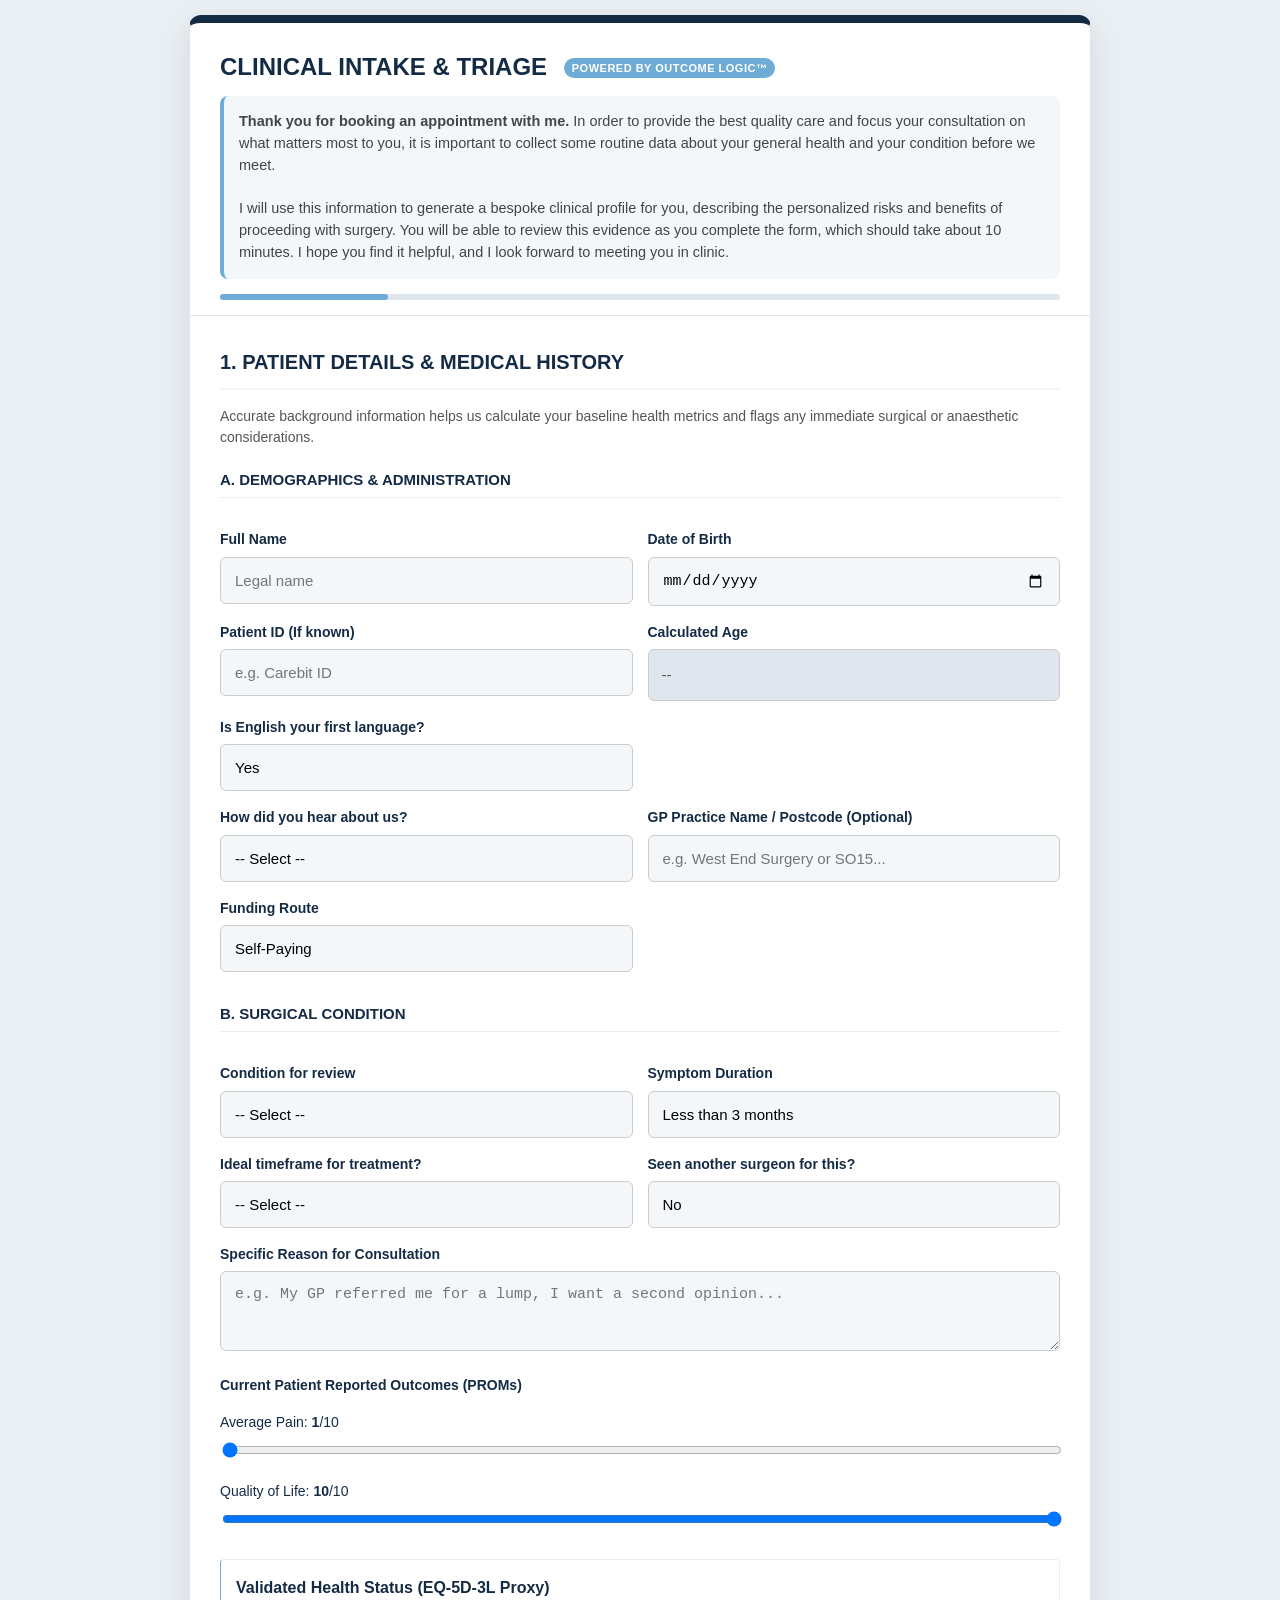
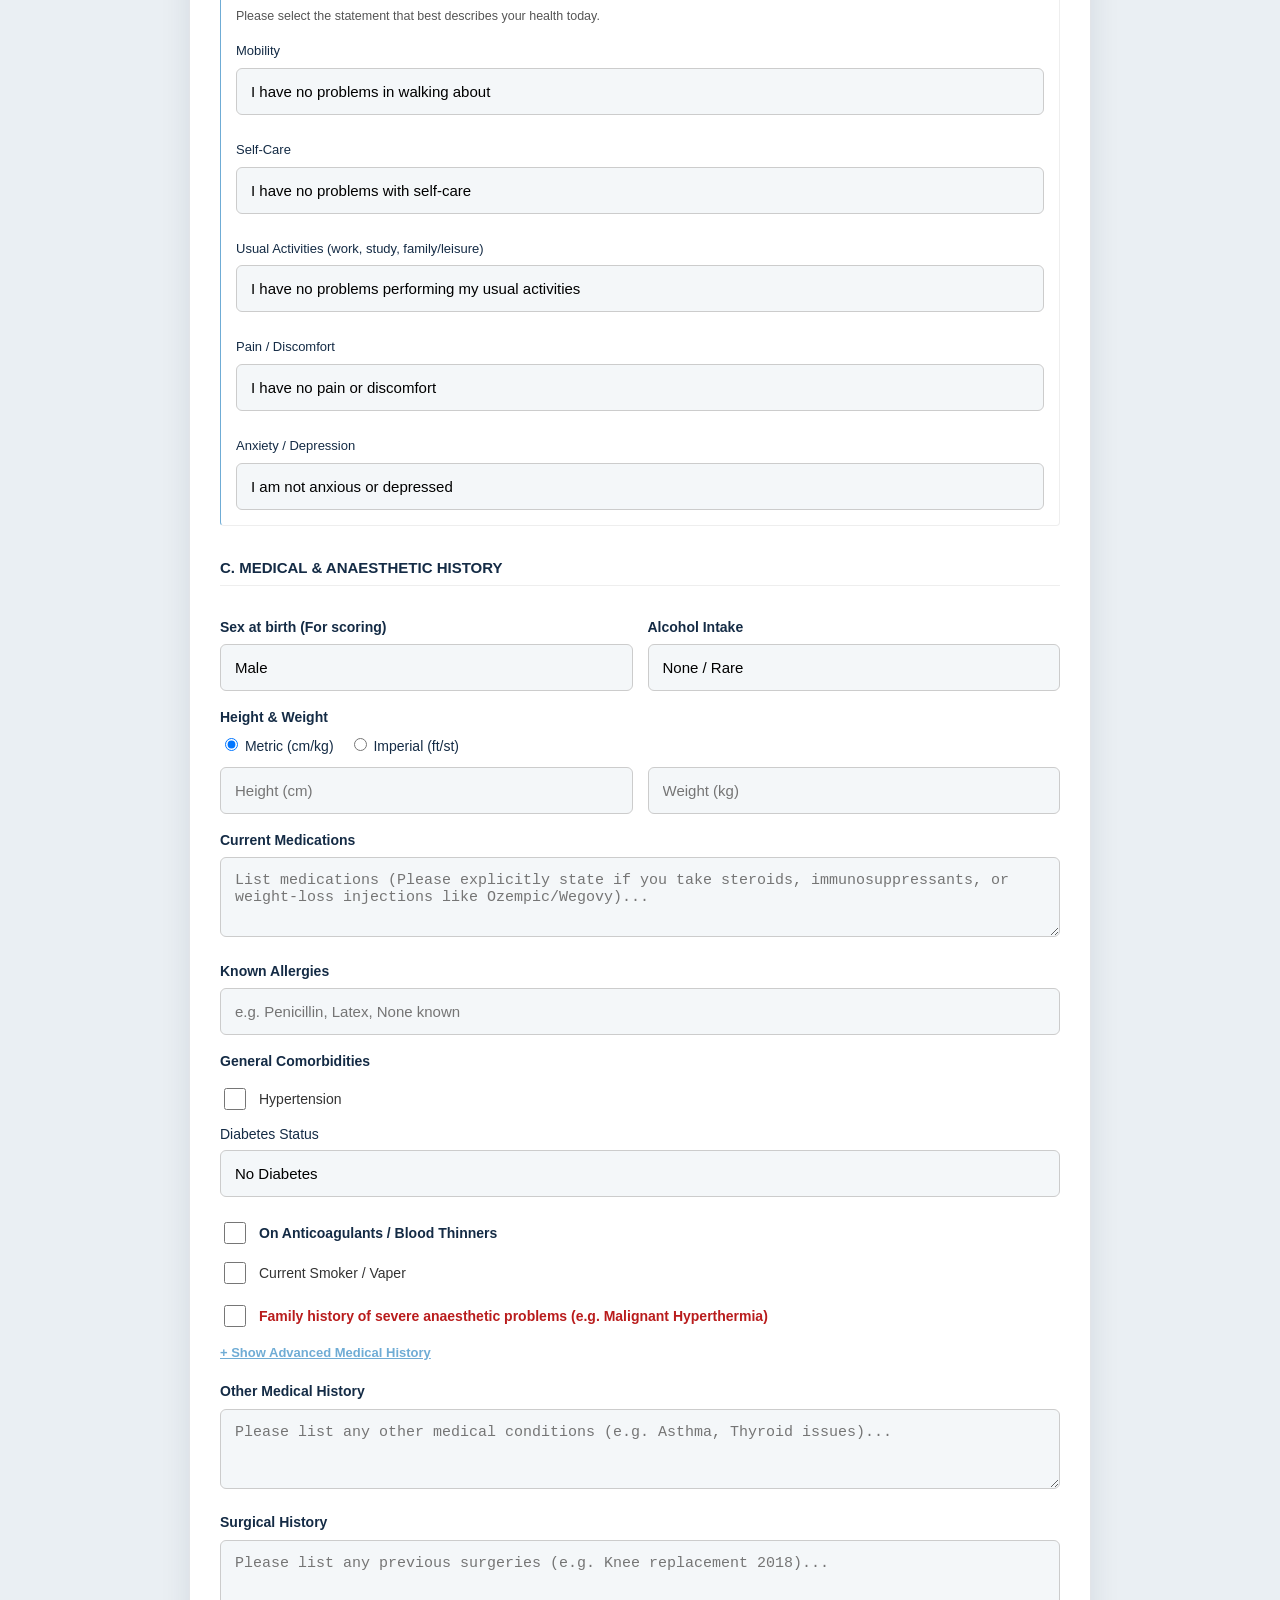
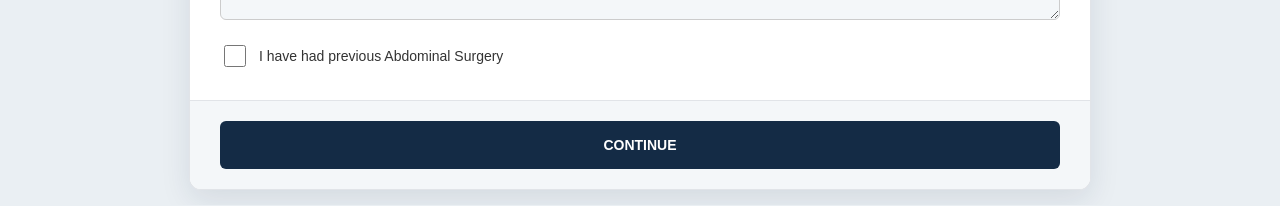
==== intake.html @ 2d8cad5f "addition of intake  pipeline" ====
<!DOCTYPE html>
<html lang="en">
<head>
    <meta charset="UTF-8">
    <meta name="viewport" content="width=device-width, initial-scale=1.0">
    <title>Clinical Intake | Powered by Outcome Logic</title>
    
    <script src="https://cdn.jsdelivr.net/npm/chart.js"></script>
    <script src="https://cdnjs.cloudflare.com/ajax/libs/html2pdf.js/0.10.1/html2pdf.bundle.min.js"></script>
    <script src="https://cdn.jsdelivr.net/npm/signature_pad@4.0.0/dist/signature_pad.umd.min.js"></script>

    <link rel="stylesheet" href="patient.css">
</head>
<body>

<div class="app-container">
    <div class="app-header no-print">
        <h1>Clinical Intake & Triage <span style="font-size: 11px; background: var(--brand-cyan); color: white; padding: 4px 8px; border-radius: 12px; vertical-align: middle; margin-left: 10px; font-weight: bold; letter-spacing: 0.5px;">Powered by Outcome Logic™</span></h1>
        <p class="intro-text">
            <strong>Thank you for booking an appointment with me.</strong> In order to provide the best quality care and focus your consultation on what matters most to you, it is important to collect some routine data about your general health and your condition before we meet.<br><br>I will use this information to generate a bespoke clinical profile for you, describing the personalized risks and benefits of proceeding with surgery. You will be able to review this evidence as you complete the form, which should take about 10 minutes. I hope you find it helpful, and I look forward to meeting you in clinic.
        </p>
        <div class="progress-container"><div class="progress-bar" id="progressBar"></div></div>
    </div>

    <div class="app-content no-print">
        <form id="intakeForm">

            <div class="app-step active" id="step-1">
                <h2>1. Patient Details & Medical History</h2>
                <p class="step-intro">Accurate background information helps us calculate your baseline health metrics and flags any immediate surgical or anaesthetic considerations.</p>
                
                <h3 style="margin-top: 0; color: var(--brand-navy); border-bottom: 1px solid #eee; padding-bottom: 5px;">A. Demographics & Administration</h3>
                <div class="input-grid">
                    <div><label>Full Name</label><input type="text" id="patient_name" placeholder="Legal name" required></div>
                    <div><label>Date of Birth</label><input type="date" id="patient_dob" required></div>
                </div>

                <div class="input-grid">
                    <div><label>Patient ID (If known)</label><input type="text" id="patient_id" placeholder="e.g. Carebit ID"></div>
                    <div>
                        <label>Calculated Age</label>
                        <div id="age_display" style="padding: 13px; background: #e0e6ed; border-radius: 6px; font-size: 15px; border: 1px solid #ccc; color: #555;">--</div>
                        <input type="hidden" id="age">
                    </div>
                </div>

                <div class="input-grid">
                    <div>
                        <label>Is English your first language?</label>
                        <select id="english_first">
                            <option value="yes">Yes</option>
                            <option value="no">No</option>
                        </select>
                    </div>
                    <div id="language_specify_container" class="hidden">
                        <label>Preferred Language</label>
                        <input type="text" id="language_specify" placeholder="e.g. Urdu, Polish, BSL">
                    </div>
                </div>

                <div class="input-grid">
                    <div>
                        <label>How did you hear about us?</label>
                        <select id="referral_source">
                            <option value="" disabled selected>-- Select --</option>
                            <option value="gp">GP Referral</option>
                            <option value="website">Mr Rahman's Website</option>
                            <option value="doctify">Doctify</option>
                            <option value="iwgc">iWantGreatCare</option>
                            <option value="self">Online Search (Google)</option>
                            <option value="friend">Friend / Family Recommendation</option>
                            <option value="insurer">Insurer Approved List</option>
                        </select>
                    </div>
                    <div>
                        <label>GP Practice Name / Postcode (Optional)</label>
                        <input type="text" id="gp_practice" placeholder="e.g. West End Surgery or SO15...">
                    </div>
                </div>

                <div class="input-grid">
                    <div>
                        <label>Funding Route</label>
                        <select id="funding">
                            <option value="self_pay">Self-Paying</option>
                            <option value="insurance">Private Medical Insurance</option>
                        </select>
                    </div>
                </div>

                <div id="insurance_nested" class="sub-panel hidden" style="margin-top: 10px; background: #f8fafc;">
                    <div class="input-grid">
                        <div><label style="margin-top: 0;">Insurance Provider</label><input type="text" id="ins_provider" placeholder="e.g. Bupa, AXA"></div>
                        <div><label style="margin-top: 0;">Membership Number</label><input type="text" id="ins_member" placeholder="e.g. 12345678"></div>
                    </div>
                    <label>Pre-Authorization Code (if known)</label>
                    <input type="text" id="ins_auth" placeholder="e.g. ABC-123">
                </div>

                <h3 style="color: var(--brand-navy); border-bottom: 1px solid #eee; padding-bottom: 5px; margin-top: 30px;">B. Surgical Condition</h3>
                
                <div class="input-grid">
                    <div>
                        <label>Condition for review</label>
                        <select id="condition" required>
                            <option value="" disabled selected>-- Select --</option>
                            <option value="lap_chole">Gallstones / Gallbladder</option>
                            <option value="groin_hernia">Groin Hernia (Inguinal/Femoral)</option>
                            <option value="incisional_hernia">Incisional Hernia</option>
                            <option value="ventral_hernia">Paraumbilical / Ventral Hernia</option>
                            <option value="other">Other / General Abdominal Pain</option>
                        </select>
                    </div>
                    <div>
                        <label>Symptom Duration</label>
                        <select id="symptom_duration">
                            <option value="<3m">Less than 3 months</option>
                            <option value="3-12m">3 to 12 months</option>
                            <option value="1-3y">1 to 3 years</option>
                            <option value=">3y">More than 3 years</option>
                        </select>
                    </div>
                </div>

                <div class="input-grid">
                    <div>
                        <label>Ideal timeframe for treatment?</label>
                        <select id="timeframe">
                            <option value="" disabled selected>-- Select --</option>
                            <option value="asap">ASAP (Ready to proceed)</option>
                            <option value="one_month">Within 1 month</option>
                            <option value="three_months">Within 3 months</option>
                            <option value="exploring">Just exploring options</option>
                        </select>
                    </div>
                    <div>
                        <label>Seen another surgeon for this?</label>
                        <select id="prior_consult">
                            <option value="no">No</option>
                            <option value="yes">Yes (Second Opinion)</option>
                        </select>
                    </div>
                </div>

                <div id="prior_consult_nested" class="hidden">
                    <label>Previous Surgeon / Clinic Details</label>
                    <input type="text" id="prior_consult_who" placeholder="Please provide brief details...">
                </div>

                <label>Specific Reason for Consultation</label>
                <textarea id="reason" rows="2" placeholder="e.g. My GP referred me for a lump, I want a second opinion..."></textarea>

                <div id="logic_chole" class="sub-panel hidden" style="background: #eef5f9; border-color: var(--brand-navy);">
                    <strong>Gallstone Specifics:</strong>
                    <div class="checkbox-group"><input type="checkbox" id="chole_mult"><span>Multiple gallstones present?</span></div>
                    
                    <label style="font-size: 13px; margin-top: 15px;">Frequency of attacks:</label>
                    <select id="chole_freq">
                        <option value="rare">Rarely (less than once a month)</option>
                        <option value="monthly">Monthly</option>
                        <option value="weekly">Weekly or more</option>
                    </select>

                    <label style="font-size: 13px;">Main triggers (e.g., food, time of day):</label>
                    <textarea id="chole_triggers" rows="1" placeholder="e.g. Wakes me up at night, after fatty foods..."></textarea>

                    <div class="checkbox-group"><input type="checkbox" id="chole_hosp"><span>Previous hospital admission for this pain?</span></div>
                    <div id="hosp_nested" class="sub-panel hidden" style="margin-top: 5px;">
                        <div class="checkbox-group"><input type="checkbox" id="chole_ercp"><span>Previous ERCP / Bile duct procedure?</span></div>
                        <div class="checkbox-group"><input type="checkbox" id="chole_alt"><span>Elevated Liver Enzymes (ALT > 35)</span></div>
                        <div class="checkbox-group"><input type="checkbox" id="chole_wcc"><span>Elevated White Cell Count (WCC > 11)</span></div>
                    </div>
                </div>

                <div id="logic_hernia_universal" class="sub-panel hidden" style="background: #eef5f9; border-color: var(--brand-navy);">
                    <strong>Hernia Specifics:</strong>
                    <div class="checkbox-group"><input type="checkbox" id="hernia_enlarging"><span>Is the hernia noticeably enlarging?</span></div>
                    
                    <div id="logic_groin_only" class="hidden" style="margin-top: 10px; border-top: 1px solid #ccc; padding-top: 10px;">
                        <div class="checkbox-group"><input type="checkbox" id="groin_heavy"><span>High Physical Activity / Heavy Lifting?</span></div>
                        <div class="checkbox-group"><input type="checkbox" id="groin_bilateral"><span>Hernia is Bilateral (Both sides)?</span></div>
                        <div class="checkbox-group"><input type="checkbox" id="groin_recurrent_lap"><span>Recurrence after previous Keyhole repair?</span></div>
                        <div class="checkbox-group"><input type="checkbox" id="groin_recurrent_open"><span>Recurrence after previous Open repair?</span></div>
                        <div class="checkbox-group"><input type="checkbox" id="groin_local"><span>Patient prefers Local/Spinal Anaesthetic?</span></div>
                        <label>Symptom Level</label>
                        <select id="groin_symptoms">
                            <option value="none">No pain (Asymptomatic)</option>
                            <option value="mild">Mild pain</option>
                            <option value="severe">Moderate / Severe pain</option>
                        </select>
                    </div>
                </div>

                <label>Current Patient Reported Outcomes (PROMs)</label>
                <label style="font-weight:normal; font-size:14px;">Average Pain: <strong id="pain_val">1</strong>/10</label>
                <input type="range" id="pain_score" min="1" max="10" value="1" style="width: 100%;">
                
                <label style="font-weight:normal; font-size:14px; margin-top:15px;">Quality of Life: <strong id="qol_val">10</strong>/10</label>
                <input type="range" id="qol_score" min="1" max="10" value="10" style="width: 100%;">

                <div class="sub-panel" style="margin-top: 25px; border-left-color: var(--brand-cyan);">
                    <strong style="color: var(--brand-navy); display:block; margin-bottom:5px;">Validated Health Status (EQ-5D-3L Proxy)</strong>
                    <p style="font-size: 12.5px; color: #555; margin-top:0; margin-bottom:15px;">Please select the statement that best describes your health today.</p>
                    
                    <label style="font-size:13px; font-weight:normal;">Mobility</label>
                    <select id="eq5d_mobility" style="margin-bottom:10px;">
                        <option value="1">I have no problems in walking about</option>
                        <option value="2">I have some problems in walking about</option>
                        <option value="3">I am confined to bed</option>
                    </select>

                    <label style="font-size:13px; font-weight:normal;">Self-Care</label>
                    <select id="eq5d_selfcare" style="margin-bottom:10px;">
                        <option value="1">I have no problems with self-care</option>
                        <option value="2">I have some problems washing or dressing myself</option>
                        <option value="3">I am unable to wash or dress myself</option>
                    </select>

                    <label style="font-size:13px; font-weight:normal;">Usual Activities (work, study, family/leisure)</label>
                    <select id="eq5d_activities" style="margin-bottom:10px;">
                        <option value="1">I have no problems performing my usual activities</option>
                        <option value="2">I have some problems performing my usual activities</option>
                        <option value="3">I am unable to perform my usual activities</option>
                    </select>

                    <label style="font-size:13px; font-weight:normal;">Pain / Discomfort</label>
                    <select id="eq5d_pain" style="margin-bottom:10px;">
                        <option value="1">I have no pain or discomfort</option>
                        <option value="2">I have moderate pain or discomfort</option>
                        <option value="3">I have extreme pain or discomfort</option>
                    </select>

                    <label style="font-size:13px; font-weight:normal;">Anxiety / Depression</label>
                    <select id="eq5d_anxiety">
                        <option value="1">I am not anxious or depressed</option>
                        <option value="2">I am moderately anxious or depressed</option>
                        <option value="3">I am extremely anxious or depressed</option>
                    </select>
                </div>


                <h3 style="color: var(--brand-navy); border-bottom: 1px solid #eee; padding-bottom: 5px; margin-top: 30px;">C. Medical & Anaesthetic History</h3>

                <div class="input-grid">
                    <div><label>Sex at birth (For scoring)</label><select id="sex"><option value="male">Male</option><option value="female">Female</option></select></div>
                    <div>
                        <label>Alcohol Intake</label>
                        <select id="alcohol_intake">
                            <option value="none">None / Rare</option>
                            <option value="occasional">Occasional (1-2 days/week)</option>
                            <option value="weekly">Regular (3-5 days/week)</option>
                            <option value="daily">Daily</option>
                        </select>
                    </div>
                </div>

                <label>Height & Weight</label>
                <div style="display: flex; gap: 15px; margin-bottom: 10px; font-size: 14px;">
                    <label style="margin:0; font-weight:normal;"><input type="radio" name="units" value="metric" checked> Metric (cm/kg)</label>
                    <label style="margin:0; font-weight:normal;"><input type="radio" name="units" value="imperial"> Imperial (ft/st)</label>
                </div>

                <div id="metric_inputs" class="input-grid">
                    <div><input type="number" id="height_cm" placeholder="Height (cm)"></div>
                    <div><input type="number" id="weight_kg" placeholder="Weight (kg)"></div>
                </div>

                <div id="imperial_inputs" class="input-grid hidden">
                    <div style="display: flex; gap: 5px;"><input type="number" id="height_ft" placeholder="ft" style="flex:1"><input type="number" id="height_in" placeholder="in" style="flex:1"></div>
                    <div style="display: flex; gap: 5px;"><input type="number" id="weight_st" placeholder="st" style="flex:1"><input type="number" id="weight_lbs" placeholder="lbs" style="flex:1"></div>
                </div>
                <div id="bmi_badge" class="badge" style="display: none; background: var(--brand-grey); color: var(--brand-navy);">BMI: <span id="bmi_result">--</span></div>

                <label>Current Medications</label>
                <textarea id="medications_text" rows="2" placeholder="List medications (Please explicitly state if you take steroids, immunosuppressants, or weight-loss injections like Ozempic/Wegovy)..."></textarea>

                <label>Known Allergies</label>
                <input type="text" id="allergies_text" placeholder="e.g. Penicillin, Latex, None known">

                <label>General Comorbidities</label>
                <div class="checkbox-group"><input type="checkbox" id="pmh_htn"> <span>Hypertension</span></div>
                
                <label style="font-weight: normal; margin-top: 10px; font-size: 14px; margin-bottom: 5px;">Diabetes Status</label>
                <select id="pmh_diab_status" style="margin-bottom: 10px;">
                    <option value="none">No Diabetes</option>
                    <option value="controlled">Yes - Well controlled (HbA1c under 64)</option>
                    <option value="uncontrolled">Yes - Poorly controlled (HbA1c 64 or over)</option>
                    <option value="unknown">Yes - I don't know my HbA1c</option>
                </select>

                <div class="checkbox-group"><input type="checkbox" id="pmh_thin"> <strong style="color: var(--brand-navy);">On Anticoagulants / Blood Thinners</strong></div>
                <div class="checkbox-group"><input type="checkbox" id="smoking"> <span>Current Smoker / Vaper</span></div>
                <div class="checkbox-group" style="margin-top: 15px;"><input type="checkbox" id="fam_anaesthetic"> <strong style="color:#b91c1c;">Family history of severe anaesthetic problems (e.g. Malignant Hyperthermia)</strong></div>
                
                <button type="button" id="toggle_advanced_hx" style="font-size:13px; color:var(--brand-cyan); background:none; border:none; padding:0; text-decoration:underline; cursor:pointer; margin-top:15px; margin-bottom:5px; font-weight:bold;">+ Show Advanced Medical History</button>
                <div id="advanced_hx_panel" class="hidden sub-panel" style="margin-top: 5px; background: #fafafa;">
                    <p style="font-size: 12.5px; color: #666; margin-top: 0; margin-bottom: 10px;">Please tick any that apply to help us accurately assess your surgical risk.</p>
                    <div class="checkbox-group"><input type="checkbox" class="cci-val" value="1"> <span>History of Heart Attack (Myocardial Infarction)</span></div>
                    <div class="checkbox-group"><input type="checkbox" class="cci-val" value="1"> <span>Congestive Heart Failure</span></div>
                    <div class="checkbox-group"><input type="checkbox" class="cci-val" value="1"> <span>COPD or Severe Respiratory Disease</span></div>
                    <div class="checkbox-group"><input type="checkbox" class="cci-val" value="1"> <span>Stroke or TIA (Mini-stroke)</span></div>
                    <div class="checkbox-group"><input type="checkbox" class="cci-val" value="1"> <span>Chronic Kidney Disease</span></div>
                    <div class="checkbox-group"><input type="checkbox" class="cci-val" value="1"> <span>Liver Disease</span></div>
                    <div class="checkbox-group"><input type="checkbox" class="cci-val" value="2"> <span>History of Cancer / Malignancy</span></div>
                </div>

                <label style="margin-top: 15px;">Other Medical History</label>
                <textarea id="pmh_other_text" rows="2" placeholder="Please list any other medical conditions (e.g. Asthma, Thyroid issues)..."></textarea>

                <label>Surgical History</label>
                <textarea id="prev_surgeries_text" rows="2" placeholder="Please list any previous surgeries (e.g. Knee replacement 2018)..."></textarea>
                
                <div class="checkbox-group" style="margin-top:15px;"><input type="checkbox" id="prev_abdo_check"><span>I have had previous Abdominal Surgery</span></div>
                <div id="surgery_nested" class="sub-panel hidden">
                    <div class="checkbox-group"><input type="checkbox" id="prev_infection_check"><span>Experienced post-operative wound infection</span></div>
                    <div class="checkbox-group"><input type="checkbox" id="prev_pelvic_check"><span>Procedure was pelvic (e.g. Prostatectomy)</span></div>
                </div>

                <div id="frailty_container" class="sub-panel hidden" style="border-left-color: #ea580c; background: #fffaf5; margin-top: 20px;">
                    <strong style="color: #c2410c;">Functional Assessment (Over 65s):</strong>
                    <div class="checkbox-group" style="align-items: flex-start; margin-top: 8px;">
                        <input type="checkbox" id="frailty_check" style="margin-top: 2px;">
                        <span>In the last 6 months, have you noticed a general decline in your ability to manage daily activities without assistance?</span>
                    </div>
                </div>

            </div>

            <div class="app-step" id="step-2">
                <h2>2. Anaesthetic Readiness & Optimisation</h2>
                <p class="step-intro">I often explain to patients that surgery is a physiological stress test. It is important to establish the risks of surgery to you personally, which we can do by asking the simple questions below. This gives us a good indication of your functional capacity, which helps my anaesthetic team plan the safest possible approach and highlights areas we can optimise before your operation.</p>

                <label style="margin-bottom: 2px;">Functional Capacity (DASI Estimate)</label>
                <p style="font-size: 12.5px; color: var(--brand-navy); margin-top: 0; margin-bottom: 12px; font-style: italic;">The Duke Activity Status Index (DASI) helps estimate your metabolic capacity (METs).</p>
                <div class="checkbox-group"><input type="checkbox" class="d-val" value="5.50" checked><span>Climb a flight of stairs / walk up a hill?</span></div>
                <div class="checkbox-group"><input type="checkbox" class="d-val" value="8.00" checked><span>Run a short distance?</span></div>
                <div class="checkbox-group"><input type="checkbox" class="d-val" value="8.00" checked><span>Heavy housework (lifting furniture)?</span></div>
                <div class="checkbox-group"><input type="checkbox" class="d-val" value="7.50" checked><span>Strenuous sports (swimming/singles tennis)?</span></div>

                <label style="margin-top: 25px; margin-bottom: 2px;">Airway Risk (STOP-BANG Proxy)</label>
                <p style="font-size: 12.5px; color: var(--brand-navy); margin-top: 0; margin-bottom: 12px; font-style: italic;">This screening tool identifies potential airway risks during sedation.</p>
                <div class="checkbox-group"><input type="checkbox" id="sb_snore"><span>Snore loudly?</span></div>
                <div class="checkbox-group"><input type="checkbox" id="sb_tired"><span>Often feel tired or fatigued during the day?</span></div>
                <div class="checkbox-group"><input type="checkbox" id="sb_observe"><span>Observed apnea/gasping during sleep?</span></div>

                <div id="readiness_badge" class="badge badge-green">
                    <span id="readiness_result">Calculating...</span>
                </div>

                <h3 style="margin-bottom: 10px;">Optimisation Requirements</h3>
                <div id="out-pillars" class="sub-panel" style="border-left-color: var(--brand-navy); background: var(--brand-grey); font-size: 14px; line-height: 1.6; margin-top: 0;"></div>
            </div>

            <div class="app-step" id="step-3">
                <h2>3. Evidence & Treatment Pathway</h2>
                <p class="step-intro">A core part of my practice is Shared Decision Making. I have personally generated these bespoke models from published clinical data as part of my private practice to help explain to you how patients with a profile like yours typically progress. This evidence is designed to help you weigh the benefits of surgery against watchful waiting, ensuring you feel fully informed before we build your treatment plan.</p>
                
                <div id="sdm_lap_chole" class="hidden">
                    <img src="gallstones.png" class="clinical-img" alt="Gallstone Anatomy">
                    <p style="font-size: 14px; color: #444; margin-bottom: 15px; line-height: 1.5;">Using data from the multicentre RELAPSTONE cohort, we estimate your personalized probability of experiencing a severe recurrent attack if you choose <em>not</em> to have surgery.</p>
                    <div class="stat-box">
                        <div style="font-size:12px; opacity:0.8; text-transform:uppercase;">Outcome Logic™ Predictive Engine</div>
                        <div class="stat-number" id="chole-percentage">--%</div>
                        <div style="font-size:14px;">Probability of severe attack requiring hospital admission</div>
                    </div>
                    <div class="chart-container"><canvas id="choleChart"></canvas></div>
                    <p style="font-size: 11.5px; color: #777; font-style: italic; margin-top: 10px; text-align: center;">This figure represents a statistical probability derived from published cohort data and is not a personal clinical prediction.</p>
                </div>

                <div id="sdm_groin_hernia" class="hidden">
                    <img src="hernia.png" class="clinical-img" alt="Groin Hernia Anatomy">
                    <p style="font-size: 14px; color: #444; margin-bottom: 15px; line-height: 1.5;">Is "watch and wait" safe? Using long-term follow-up data, we can statistically predict the likelihood that your hernia symptoms will progress to the point of requiring surgery over the next decade.</p>
                    
                    <div class="stat-box">
                        <div style="font-size:12px; opacity:0.8; text-transform:uppercase;">Outcome Logic™ Predictive Engine</div>
                        <div class="stat-number" id="groin-percentage">--%</div>
                        <div style="font-size:14px;">Probability of eventually requiring surgery</div>
                    </div>
                    <div class="chart-container"><canvas id="groinChart"></canvas></div>
                    <p style="font-size: 11.5px; color: #777; font-style: italic; margin-top: 10px; text-align: center;">This figure represents a statistical probability derived from published cohort data and is not a personal clinical prediction.</p>
                    
                    <h3 style="margin-top:30px;">Surgical Technique Matcher</h3>
                    <p style="font-size: 13px; color: #444; margin-bottom: 15px;">Using European Hernia Society (EHS) guidelines, we map your specific anatomy to the most appropriate repair technique to minimize pain and speed recovery.</p>
                    <div class="sub-panel" style="border-left-color: var(--brand-cyan); background: var(--brand-navy); color: white;">
                        <div style="font-size:12px; color:var(--brand-cyan); font-weight:bold; letter-spacing:1px;">POTENTIAL SURGICAL PATHWAY</div>
                        <div id="groin-tech-title" style="font-size: 20px; font-weight: bold; margin: 5px 0;">Analysing...</div>
                        <div id="groin-tech-desc" style="font-size: 14px; color: #e0e6ed; margin-top: 10px;"></div>
                    </div>
                    <img src="repair_types.png" class="clinical-img" style="margin-top: 20px;" alt="Hernia Repair Types">
                </div>

                <div id="sdm_incisional" class="hidden">
                    <p style="font-size: 14px; color: #444; margin-bottom: 15px; line-height: 1.5;">Incisional hernias form through previous surgical scars and represent a structural failure of the abdominal wall. Optimizing factors like BMI and smoking before surgery is critical to preventing the hernia from returning.</p>
                    <div class="stat-box">
                        <div style="font-size:12px; opacity:0.8; text-transform:uppercase;">CeDAR Risk Proxy</div>
                        <div class="stat-number" id="cedar-percentage">--%</div>
                        <div style="font-size:14px;">Published cohort data suggests this wound complication rate for similar risk factors.</div>
                    </div>
                    <div class="chart-container"><canvas id="cedarChart"></canvas></div>
                    <p style="font-size: 13px; color: #666; text-align: center;">Targeting pre-habilitation (smoking cessation, weight loss) pushes current risk towards the optimized target.</p>
                </div>

                <div id="sdm_ventral" class="hidden">
                    <h3 style="margin-top: 0; margin-bottom: 10px;">Planned vs Emergency Recovery</h3>
                    <p style="font-size: 14px; color: #444; line-height: 1.5;">Repairing an umbilical hernia early, while smaller, allows for a simpler, tailored day-case operation. Delaying surgery until the hernia becomes large or traps tissue dramatically increases surgical complexity and significantly extends recovery.</p>
                    <div class="chart-container" style="height: 200px;"><canvas id="ventralChart"></canvas></div>
                </div>
            </div>

            <div class="app-step" id="step-4">
                <h2>4. Surgical Success Planner</h2>
                <p class="step-intro">I know that recovery isn't a one-size-fits-all process. Based on your specific procedure and daily activity levels, I have generated this timeline to provide you with realistic benchmarks for returning to work, driving, and exercise.</p>
                
                <h3 style="margin-top: 0;">Expected Recovery Trajectory</h3>
                <p style="font-size: 13.5px; color: #444; line-height: 1.5; margin-bottom: 15px;">I use this graph to illustrate the typical post-operative experience for my patients. While some early discomfort is entirely normal, it usually resolves quickly as your mobility and function safely return.</p>
                
                <div class="chart-container" style="height: 250px; margin-bottom: 30px;">
                    <canvas id="recoveryChart"></canvas>
                </div>

                <div class="input-grid">
                    <div>
                        <label>Your Job / Activity Level</label>
                        <select id="jobInput">
                            <option value="desk">Desk Based / Office</option>
                            <option value="light">Light Manual (Standing/Walking)</option>
                            <option value="heavy">Heavy Manual (Lifting/Construction)</option>
                        </select>
                    </div>
                    <div>
                        <label>Target Surgery Date</label>
                        <input type="date" id="dateInput">
                    </div>
                </div>

                <h3>Recovery Benchmarks</h3>
                <div id="out-timeline" class="sub-panel" style="font-size: 14px; line-height: 1.8;"></div>

                <h3 style="margin-top: 30px;">Understanding the Risks</h3>
                <p style="font-size: 13.5px; color: #444; line-height: 1.5; margin-bottom: 15px;">Every operation carries some degree of risk. We take extensive precautions to keep you safe. Based on national clinical data for your specific procedure, here is what you should be aware of:</p>
                
                <div id="dynamic_risks_panel" style="display: flex; flex-direction: column; gap: 10px;">
                    </div>

                <div style="margin-top: 25px;">
                    <label style="color: var(--brand-navy);">Do any of the risks described above concern you particularly?</label>
                    <textarea id="patient_concerns" rows="2" placeholder="If so, please describe your concerns here so we can discuss them directly in your consultation..."></textarea>
                </div>
            </div>

            <div class="app-step" id="step-5">
                <h2>5. Priorities & Authorization</h2>
                <p class="step-intro">Based on your clinical data, I have mapped out your expected treatment pathway below. Please review these next steps, outline your primary goals for our consultation, and complete the final authorizations.</p>

                <div id="dynamic_pathway_panel" class="sub-panel" style="background: #f8fafc; border-left-color: var(--brand-cyan); margin-bottom: 25px;">
                    </div>
                
                <label>Now that you have seen the data, what are your primary goals for our consultation?</label>
                <textarea id="priority_final" rows="3" placeholder="e.g. I want to proceed with surgery before August, or I want to try watchful waiting..." required></textarea>

                <div class="sub-panel" style="background: #eef5f9; border-color: var(--brand-navy); margin-top: 25px; margin-bottom: 25px;">
                    <label style="margin-top: 0; color: var(--brand-navy);">Required Reading: Clinical Information</label>
                    <p style="font-size: 13px; margin-bottom: 15px; color: #444;">Please click below to read the comprehensive clinical information regarding your specific condition and proposed procedure before signing. This includes independent national guidance.</p>
                    
                    <div id="pil_links_container" style="display: flex; flex-direction: column; gap: 10px;">
                    </div>
                </div>

                <div class="sub-panel" style="background: var(--brand-grey); margin-bottom: 25px;">
                    <label style="margin-top: 0;">Feedback (Optional)</label>
                    <p style="font-size: 13px; margin-bottom: 5px;">The clinical information above helped me understand my condition.</p>
                    <select id="survey_comprehension" style="margin-bottom: 10px;">
                        <option value="5">Strongly Agree</option>
                        <option value="4">Agree</option>
                        <option value="3">Neutral</option>
                    </select>
                    
                    <p style="font-size: 13px; margin-bottom: 5px;">I feel well prepared for my upcoming consultation.</p>
                    <select id="survey_prepared" style="margin-bottom: 10px;">
                        <option value="5">Strongly Agree</option>
                        <option value="4">Agree</option>
                        <option value="3">Neutral</option>
                    </select>

                    <p style="font-size: 13px; margin-bottom: 5px;">How easy was this digital form to use?</p>
                    <select id="survey_usability">
                        <option value="5" selected>⭐⭐⭐⭐⭐ (Very Easy)</option>
                        <option value="4">⭐⭐⭐⭐ (Easy)</option>
                        <option value="3">⭐⭐⭐ (Neutral)</option>
                        <option value="2">⭐⭐ (Difficult)</option>
                        <option value="1">⭐ (Very Difficult)</option>
                    </select>
                </div>

                <p style="font-size: 14px; font-weight: bold; color: var(--brand-navy); margin-bottom: 10px;">Please read and confirm below:</p>

                <div class="checkbox-group" style="margin-top:10px; align-items: flex-start;">
                    <input type="checkbox" id="capacity_check" required style="margin-top: 3px;">
                    <span style="font-size: 13px; color: #444; line-height: 1.4;">
                        <strong>Capacity:</strong> I confirm I am completing this form for myself and have not been assisted by a third party without my knowledge.
                    </span>
                </div>
                
                <div class="checkbox-group" style="margin-top:10px; align-items: flex-start;">
                    <input type="checkbox" id="montgomery_check" required style="margin-top: 3px;">
                    <span style="font-size: 13px; color: #444; line-height: 1.4;">
                        <strong>Withdrawal Right:</strong> I understand I may choose not to proceed with surgery at any time, and that completing this form does not commit me to any treatment.
                    </span>
                </div>

                <div class="checkbox-group" style="margin-top:10px; align-items: flex-start;">
                    <input type="checkbox" id="consent_risks" required style="margin-top: 3px;">
                    <span style="font-size: 13px; color: #444; line-height: 1.4;">
                        <strong>Shared Decision Making:</strong> I have not used this tool to make my final decision, but to understand the clinical evidence. I confirm the data provided is accurate, I have reviewed the patient information, and I will discuss full consent formally with Mr. Rahman in clinic.
                    </span>
                </div>

                <div class="checkbox-group" style="margin-top:10px; margin-bottom: 20px; align-items: flex-start; padding: 10px; background: #fdfdfd; border: 1px solid #eee; border-radius: 6px;">
                    <input type="checkbox" id="research_consent" style="margin-top: 3px;">
                    <span style="font-size: 12.5px; color: #555; line-height: 1.4;">
                        <strong>Academic Consent (Optional):</strong> I consent to my anonymised clinical data (with all personal identifiers removed) being used by Mr. Rahman and his affiliated clinical partners for service evaluation, academic research, and peer-reviewed publication to help improve surgical care. I understand that my decision to consent or decline is entirely optional and will not affect my clinical treatment in any way.
                    </span>
                </div>

                <p style="font-size: 13px; color: #555; margin-top: 0; margin-bottom: 5px;"><strong>Patient Signature:</strong></p>
                <div style="border: 2px solid var(--border-col); border-radius: 8px; background: #fff; margin-bottom: 5px;">
                    <canvas id="signature-pad" style="width:100%; height: 150px; touch-action: none;"></canvas>
                </div>
                <button type="button" id="clear-sig" style="font-size:12px; background:none; border:none; color:var(--brand-cyan); cursor:pointer; padding: 10px; font-weight: bold;">Clear Signature</button>

                <div id="next_steps_panel" class="next_steps_panel hidden" style="text-align:center; padding: 20px; background: #f0fdf4; border: 2px solid #10b981; border-radius: 12px; margin-top: 25px;">
                    <h3 style="color: #166534; margin-top: 0;">✓ Profile Successfully Generated</h3>
                    <p style="font-size: 14px; color: #166534; margin-bottom: 10px;">Your clinical profile is now complete and has been securely sent to Mr. Rahman's team for review prior to your consultation.</p>
                    <ul style="font-size: 13px; color: #15803d; text-align: left; display: inline-block; margin: 10px auto; line-height: 1.6;">
                        <li><strong>What to bring:</strong> Any previous clinic letters or scan reports.</li>
                        <li><strong>Questions?</strong> Contact the secretariat prior to your appointment.</li>
                    </ul>
                    <button type="button" onclick="openPdfInNewTab()" class="btn" style="background: var(--brand-cyan); width: 100%; margin-top:20px;">View & Save My Passport</button>
                </div>
                
            </div>
        </form>
    </div>

    <div class="app-footer no-print">
        <button type="button" class="btn btn-back hidden" id="btnBack">Back</button>
        <button type="button" class="btn btn-next" id="btnNext">Continue</button>
    </div>

    <div id="printable-passport" style="page-break-inside: avoid;">
        <div style="border-bottom: 3px solid #142b45; padding-bottom: 15px; margin-bottom: 20px; display: flex; justify-content: space-between; align-items: flex-end;">
            <div>
                <h1 style="margin:0; font-size: 24px; color: #142b45;">Surgical Readiness Passport</h1>
                <p style="margin:5px 0 0 0; font-weight:bold; font-size:16px;">Mr Saqib Rahman PhD FRCS</p>
                <p style="margin:2px 0 0 0; font-size:11px; color:#555;">Consultant Biliary & Hernia Surgeon | GMC: 7049823</p>
            </div>
            <div style="text-align: right; font-size: 11px; color: #555;">
                Date: <span id="pdf-date"></span><br>
                Time Signed: <span id="pdf-timestamp"></span><br>
                Time in App: <span id="pdf-time-spent"></span><br>
                Wessex Nuffield Hospital
            </div>
        </div>
        
        <div style="font-size: 14px; margin-bottom: 20px; page-break-inside: avoid;">
            <strong>Patient:</strong> <span id="pdf-name"></span> (DOB: <span id="pdf-dob"></span>) <span id="pdf-id"></span><br>
            <strong>Procedure Category:</strong> <span id="pdf-proc"></span> (Timeframe: <span id="pdf-timeframe"></span>)<br>
            <span id="pdf-ins-block" style="display:none;"><strong>Insurance:</strong> <span id="pdf-ins-details"></span><br></span>
            <strong>Reason for Review:</strong> <span id="pdf-reason"></span><br>
            <strong>Goals/Priorities:</strong> <span id="pdf-priorities"></span>
        </div>

        <h3 style="border-bottom: 1px solid #142b45; font-size: 14px; text-transform: uppercase; margin-top: 15px; page-break-inside: avoid;">Clinical History & Intake</h3>
        <div style="font-size: 13px; line-height: 1.5; margin-bottom: 15px; page-break-inside: avoid;">
            <strong>Referral Source:</strong> <span id="pdf-referral"></span> <span id="pdf-gp-text"></span><br>
            <strong>Prior Consultation:</strong> <span id="pdf-prior-consult"></span><br>
            <strong>Symptom Duration:</strong> <span id="pdf-duration"></span><br>
            <strong>Allergies:</strong> <span id="pdf-allergies"></span><br>
            <strong>Current Medications:</strong> <span id="pdf-meds"></span><br>
            <strong>Diabetes Status:</strong> <span id="pdf-diabetes"></span><br>
            <strong>Other Medical History:</strong> <span id="pdf-other-mh"></span>
        </div>

        <h3 style="border-bottom: 1px solid #142b45; font-size: 14px; text-transform: uppercase; page-break-inside: avoid;">Baseline PROMs & Health Status</h3>
        <div style="display: flex; justify-content: space-between; font-size: 13px; line-height: 1.5; page-break-inside: avoid;">
            <div style="width: 48%;">
                <strong>Average Pain:</strong> <span id="pdf-pain"></span> / 10<br>
                <strong>Quality of Life:</strong> <span id="pdf-qol"></span> / 10<br>
                <div style="margin-top: 5px; padding-top: 5px; border-top: 1px dashed #ccc;">
                    <em>Validated EQ-5D-3L Profile:</em><br>
                    <span id="pdf-eq5d-profile" style="font-weight: bold; letter-spacing: 1px;"></span>
                </div>
            </div>
            <div style="width: 48%; padding-left: 10px; border-left: 1px solid #eee;">
                <strong>Mobility:</strong> <span id="pdf-eq1"></span><br>
                <strong>Self-Care:</strong> <span id="pdf-eq2"></span><br>
                <strong>Activities:</strong> <span id="pdf-eq3"></span><br>
                <strong>Pain:</strong> <span id="pdf-eq4"></span><br>
                <strong>Anxiety:</strong> <span id="pdf-eq5"></span>
            </div>
        </div>

        <div style="page-break-inside: avoid;">
            <h3 style="border-bottom: 1px solid #142b45; font-size: 14px; text-transform: uppercase; margin-top: 20px;">Clinical Risk Profile</h3>
            <p style="font-size: 13px; margin: 5px 0;"><strong>BMI:</strong> <span id="pdf-bmi"></span></p>
            <p style="font-size: 13px; margin: 5px 0;"><strong>Estimated functional capacity:</strong> <span id="pdf-mets"></span> METs <span id="pdf-mets-eval"></span></p>
            <p style="font-size: 13px; margin: 5px 0;"><strong>STOP-BANG Airway Risk:</strong> <span id="pdf-sb"></span> / 8</p>
            <p style="font-size: 13px; margin: 5px 0;"><strong>Charlson Comorbidity Proxy:</strong> <span id="pdf-cci"></span></p>
        </div>
        
        <div style="page-break-inside: avoid;">
            <h3 style="border-bottom: 1px solid #142b45; font-size: 14px; text-transform: uppercase; margin-top:15px;">Pre-Op Optimisation Pillars</h3>
            <div id="pdf-pillars" style="font-size: 13px; line-height: 1.5;"></div>
        </div>

        <div style="page-break-inside: avoid;">
            <h3 style="border-bottom: 1px solid #142b45; font-size: 14px; text-transform: uppercase; margin-top:20px;">Expected Clinical Pathway Discussed</h3>
            <div id="pdf-pathway-discussed" style="font-size: 12px; line-height: 1.4; margin-bottom: 15px;"></div>
        </div>

        <div style="page-break-inside: avoid;">
            <h3 style="border-bottom: 1px solid #142b45; font-size: 14px; text-transform: uppercase; margin-top:20px;">Risks Reviewed & Acknowledged</h3>
            <div id="pdf-risks-reviewed" style="font-size: 12px; line-height: 1.4; margin-bottom: 10px;"></div>
            <div style="background: #fdfdfd; border: 1px solid #ea580c; border-left: 4px solid #ea580c; padding: 10px; font-size: 12px;">
                <strong>Specific Patient Concerns Identified:</strong> <span id="pdf-concerns" style="color: #c2410c;"></span>
            </div>
        </div>

        <div style="page-break-inside: avoid;">
            <h3 style="border-bottom: 1px solid #142b45; font-size: 14px; text-transform: uppercase; margin-top:15px;">System Data & Authorizations</h3>
            <div style="font-size: 12px; line-height: 1.5; color: #444; margin-bottom: 20px;">
                <span id="pdf-feedback"></span><br>
                <strong>Research Consent Provided:</strong> <span id="pdf-research-consent"></span>
            </div>
        </div>

        <div style="page-break-inside: avoid;">
            <h3 id="pdf-chart-header" style="border-bottom: 1px solid #142b45; font-size: 14px; text-transform: uppercase; margin-top:20px; display:none;">Decision Support Snapshot</h3>
            <img id="pdf-chart-snapshot" style="max-width: 80%; height: auto; margin: 10px auto; display: none; border: 1px solid #eee;">
        </div>

        <div style="page-break-inside: avoid;">
            <h3 id="pdf-recovery-header" style="border-bottom: 1px solid #142b45; font-size: 14px; text-transform: uppercase; margin-top:20px; display:none;">Expected Recovery Trajectory</h3>
            <img id="pdf-recovery-snapshot" style="max-width: 80%; height: auto; margin: 10px auto; display: none; border: 1px solid #eee;">
        </div>

        <div style="margin-top: 40px; text-align: center; font-size: 10px; color: #888; border-top: 1px solid #eee; padding-top: 10px; page-break-inside: avoid;">
            Generated by Outcome Logic™ | Data-Driven Shared Decision Making <br> <span id="pdf-device-type"></span>
        </div>
    </div>
</div>

<script src="intake.js"></script>
</body>
</html>
---- patient.css ----
:root { 
    --brand-navy: #142b45; 
    --brand-cyan: #6facd5; 
    --brand-grey: #f4f7f9; 
    --text-main: #333333;
    --border-col: #e1e4e8;
}

body {
    font-family: 'Helvetica Neue', Arial, sans-serif;
    background-color: #eaeff3;
    color: var(--text-main);
    line-height: 1.6;
    margin: 0; padding: 15px;
}

.app-container {
    max-width: 900px;
    margin: 0 auto;
    background: #fff;
    border: 1px solid var(--border-col);
    border-top: 8px solid var(--brand-navy);
    border-radius: 12px;
    box-shadow: 0 10px 30px rgba(20, 43, 69, 0.1);
    overflow: hidden;
    display: flex;
    flex-direction: column;
    min-height: 85vh;
}

.app-header {
    padding: 25px 30px 15px;
    border-bottom: 1px solid var(--border-col);
}

.app-header h1 { margin: 0 0 10px 0; color: var(--brand-navy); font-size: 24px; text-transform: uppercase; }
.intro-text { margin: 0 0 15px 0; color: #444; font-size: 14.5px; line-height: 1.5; background: var(--brand-grey); padding: 15px; border-radius: 8px; border-left: 4px solid var(--brand-cyan); }

.progress-container { width: 100%; background: #e0e6ed; border-radius: 10px; height: 6px; margin-top: 15px; }
.progress-bar { height: 100%; background: var(--brand-cyan); width: 20%; transition: 0.3s ease; border-radius: 10px; }

.app-content { padding: 30px; flex-grow: 1; }
.app-step { display: none; animation: fadeIn 0.4s; }
.app-step.active { display: block; }

@keyframes fadeIn { from { opacity: 0; transform: translateY(10px); } to { opacity: 1; transform: translateY(0); } }

/* Typography & Forms */
h2 { font-size: 20px; color: var(--brand-navy); border-bottom: 2px solid var(--brand-grey); padding-bottom: 10px; margin-top: 0; text-transform: uppercase; }
.step-intro { font-size: 14px; color: #555; margin-bottom: 20px; line-height: 1.5; }
h3 { font-size: 15px; color: var(--brand-cyan); margin-top: 25px; text-transform: uppercase; }
label { font-weight: bold; color: var(--brand-navy); font-size: 14px; display: block; margin-bottom: 6px; margin-top: 15px; }

input[type="text"], input[type="number"], input[type="date"], select, textarea {
    width: 100%; padding: 14px; border: 1px solid #ccc; border-radius: 6px; font-size: 15px; background: var(--brand-grey); box-sizing: border-box;
    -webkit-appearance: none; /* Better mobile styling */
}
textarea { resize: vertical; min-height: 80px; }

/* Grid Layouts - Mobile First */
.input-grid { display: grid; grid-template-columns: 1fr 1fr; gap: 15px; }
@media (max-width: 768px) { .input-grid { grid-template-columns: 1fr; } }

.checkbox-group { display: flex; align-items: center; gap: 10px; font-size: 14px; margin-top: 12px; font-weight: 500; cursor: pointer; }
.checkbox-group input { width: 22px; height: 22px; accent-color: var(--brand-navy); flex-shrink: 0; }

/* Badges & Panels */
.hidden { display: none !important; }
.sub-panel { margin-top: 10px; padding: 15px; background: #fff; border-left: 3px solid var(--brand-cyan); border-radius: 4px; border: 1px solid #eee; }
.next-steps-panel { margin-top: 25px; padding: 20px; background: var(--brand-grey); border: 1px solid var(--brand-cyan); border-radius: 8px; text-align: center; }

.stat-box { background: var(--brand-navy); color: white; padding: 20px; border-radius: 8px; text-align: center; margin-bottom: 20px; }
.stat-number { font-size: 32px; font-weight: bold; color: var(--brand-cyan); margin: 5px 0; }

.badge { padding: 15px; border-radius: 6px; font-weight: bold; text-align: center; margin-top: 15px; font-size: 14px; }
.badge-green { background: #e6f4ea; color: #28a745; border: 1px solid #c3e6cb; }
.badge-amber { background: #fff3cd; color: #856404; border: 1px solid #ffeeba; }
.badge-red { background: #f8d7da; color: #721c24; border: 1px solid #f5c6cb; }

.chart-container { position: relative; height: 320px; width: 100%; margin: 20px 0; }
.clinical-img { width: 100%; max-width: 500px; height: auto; border-radius: 8px; border: 1px solid #ddd; margin: 15px auto; display: block; }

/* Navigation Footer */
.app-footer { padding: 20px 30px; background: var(--brand-grey); border-top: 1px solid var(--border-col); display: flex; justify-content: space-between; gap: 15px; flex-wrap: wrap; }
.btn { flex: 1; min-width: 120px; padding: 16px; border: none; border-radius: 6px; font-weight: bold; font-size: 14px; text-transform: uppercase; cursor: pointer; transition: 0.2s; text-align: center; }
.btn-back { background: #ccc; color: #333; }
.btn-next { background: var(--brand-navy); color: white; }

/* PDF Specific Overrides */
#printable-passport { display: none; background: #fff; padding: 20px; width: 92%; margin: 0 auto; }
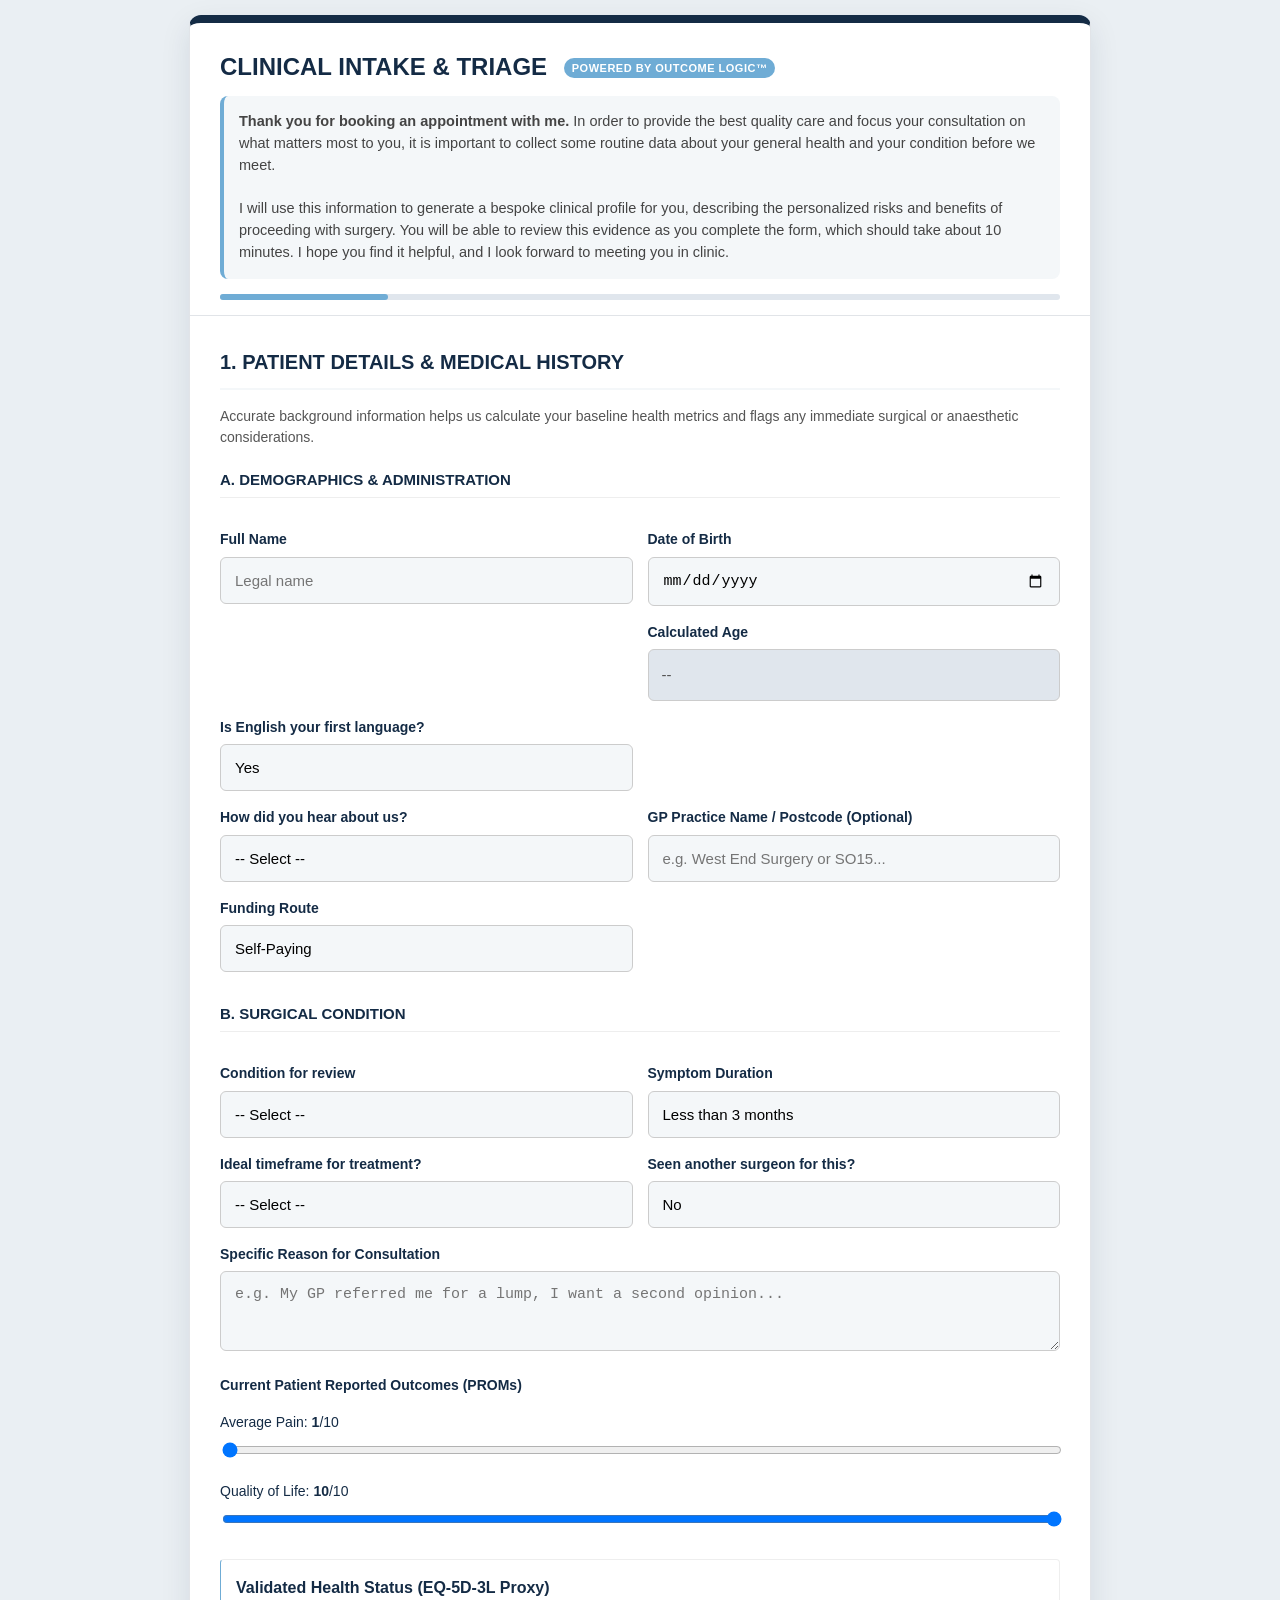
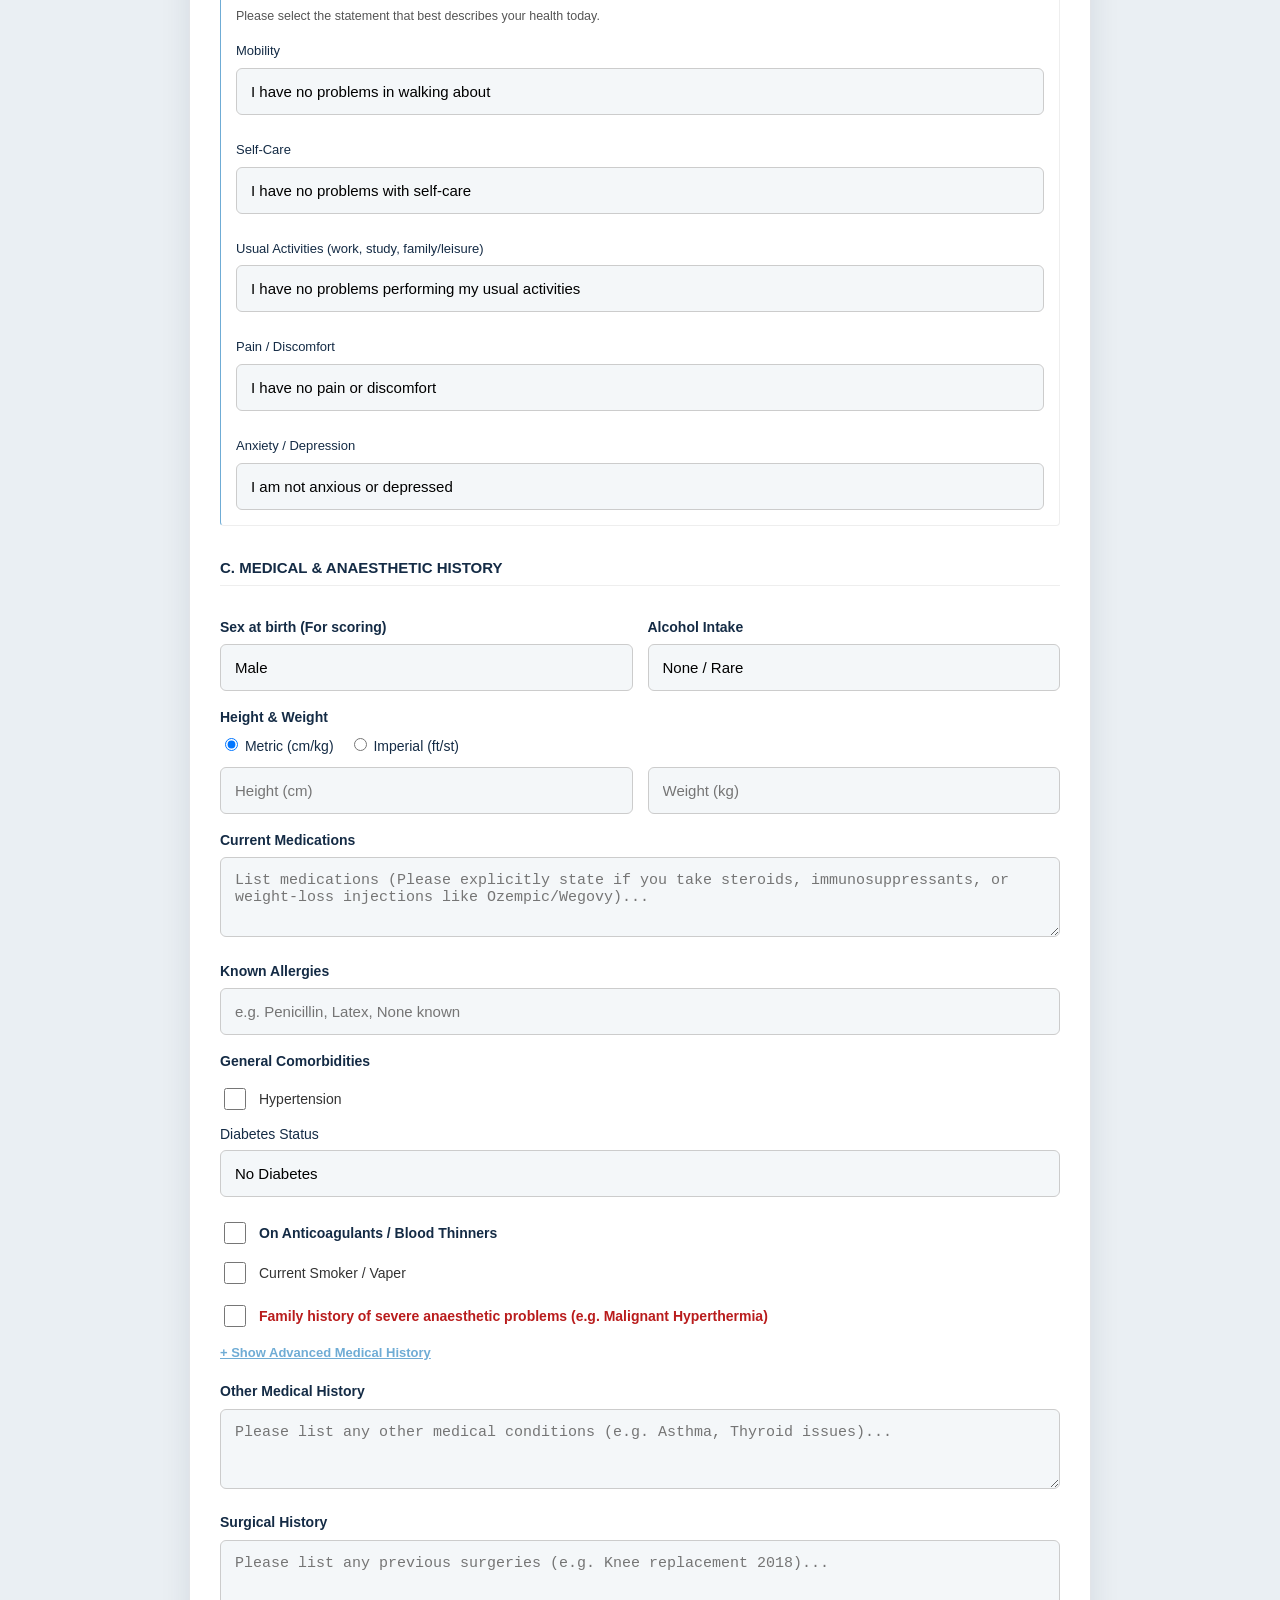
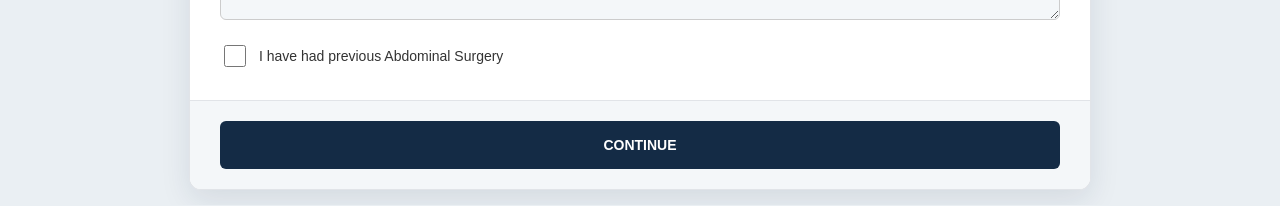
==== commit 542f0150: "update id" ====
--- a/intake.html
+++ b/intake.html
@@ -36,7 +36,7 @@
                 </div>
 
                 <div class="input-grid">
-                    <div><label>Patient ID (If known)</label><input type="text" id="patient_id" placeholder="e.g. Carebit ID"></div>
+                    <div></div>
                     <div>
                         <label>Calculated Age</label>
                         <div id="age_display" style="padding: 13px; background: #e0e6ed; border-radius: 6px; font-size: 15px; border: 1px solid #ccc; color: #555;">--</div>
@@ -176,7 +176,14 @@
                     <strong>Hernia Specifics:</strong>
                     <div class="checkbox-group"><input type="checkbox" id="hernia_enlarging"><span>Is the hernia noticeably enlarging?</span></div>
                     
-                    <div id="logic_groin_only" class="hidden" style="margin-top: 10px; border-top: 1px solid #ccc; padding-top: 10px;">
+<div id="logic_groin_only" class="hidden" style="margin-top: 10px; border-top: 1px solid #ccc; padding-top: 10px;">
+                        
+                        <label style="margin-top: 0;">Specific Hernia Type (if known)</label>
+                        <select id="groin_type" style="margin-bottom: 15px;">
+                            <option value="inguinal">Inguinal Hernia (Most common)</option>
+                            <option value="femoral">Femoral Hernia</option>
+                            <option value="unknown">Not sure</option>
+                        </select>
                         <div class="checkbox-group"><input type="checkbox" id="groin_heavy"><span>High Physical Activity / Heavy Lifting?</span></div>
                         <div class="checkbox-group"><input type="checkbox" id="groin_bilateral"><span>Hernia is Bilateral (Both sides)?</span></div>
                         <div class="checkbox-group"><input type="checkbox" id="groin_recurrent_lap"><span>Recurrence after previous Keyhole repair?</span></div>
@@ -366,19 +373,32 @@
                     <div class="chart-container"><canvas id="choleChart"></canvas></div>
                     <p style="font-size: 11.5px; color: #777; font-style: italic; margin-top: 10px; text-align: center;">This figure represents a statistical probability derived from published cohort data and is not a personal clinical prediction.</p>
                 </div>
-
+                
                 <div id="sdm_groin_hernia" class="hidden">
                     <img src="hernia.png" class="clinical-img" alt="Groin Hernia Anatomy">
-                    <p style="font-size: 14px; color: #444; margin-bottom: 15px; line-height: 1.5;">Is "watch and wait" safe? Using long-term follow-up data, we can statistically predict the likelihood that your hernia symptoms will progress to the point of requiring surgery over the next decade.</p>
                     
-                    <div class="stat-box">
-                        <div style="font-size:12px; opacity:0.8; text-transform:uppercase;">Outcome Logic™ Predictive Engine</div>
-                        <div class="stat-number" id="groin-percentage">--%</div>
-                        <div style="font-size:14px;">Probability of eventually requiring surgery</div>
-                    </div>
-                    <div class="chart-container"><canvas id="groinChart"></canvas></div>
-                    <p style="font-size: 11.5px; color: #777; font-style: italic; margin-top: 10px; text-align: center;">This figure represents a statistical probability derived from published cohort data and is not a personal clinical prediction.</p>
+                    <div id="inca_chart_container">
+                        <p style="font-size: 14px; color: #444; margin-bottom: 15px; line-height: 1.5;">Is "watch and wait" safe? Using long-term follow-up data, we can statistically predict the likelihood that your hernia symptoms will progress to the point of requiring surgery over the next decade.</p>
+                        
+                        <div class="stat-box">
+                            <div style="font-size:12px; opacity:0.8; text-transform:uppercase;">Outcome Logic™ Predictive Engine</div>
+                            <div class="stat-number" id="groin-percentage">--%</div>
+                            <div style="font-size:14px;">Probability of eventually requiring surgery</div>
+                        </div>
+                        <div class="chart-container"><canvas id="groinChart"></canvas></div>
+                        <p style="font-size: 11.5px; color: #777; font-style: italic; margin-top: 10px; text-align: center;">This figure represents a statistical probability derived from published cohort data and is not a personal clinical prediction.</p>
+                        
+                        <p id="inca_female_disclaimer" class="hidden" style="font-size: 12px; color: #b91c1c; background: #fee2e2; padding: 10px; border-radius: 6px; margin-top: 10px; border: 1px solid #fca5a5;">
+                            <strong>Note for female patients:</strong> The INCA trial tracking the safety of "watchful waiting" was conducted exclusively on men. While watchful waiting may still be applicable, your anatomical risk profile varies slightly and will be discussed carefully in clinic.
+                        </p>
+                    </div>
+
+                    <div id="femoral_warning_container" class="hidden" style="background: #fef2f2; border: 1px solid #fca5a5; padding: 15px; border-radius: 8px; margin-bottom: 20px;">
+                        <h4 style="color: #b91c1c; margin-top: 0;">Femoral Hernia Pathway</h4>
+                        <p style="font-size: 13.5px; color: #7f1d1d; margin-bottom: 0;">Because femoral hernias pass through a narrow anatomical space, they carry a significantly higher risk of trapping bowel (strangulation). Therefore, the "watch and wait" approach is <strong>not clinically recommended</strong> for femoral hernias. Prompt surgical repair is the standard of care.</p>
+                    </div>
                     
+                    <h3 style="margin-top:30px;">Surgical Technique Matcher</h3>
                     <h3 style="margin-top:30px;">Surgical Technique Matcher</h3>
                     <p style="font-size: 13px; color: #444; margin-bottom: 15px;">Using European Hernia Society (EHS) guidelines, we map your specific anatomy to the most appropriate repair technique to minimize pain and speed recovery.</p>
                     <div class="sub-panel" style="border-left-color: var(--brand-cyan); background: var(--brand-navy); color: white;">
